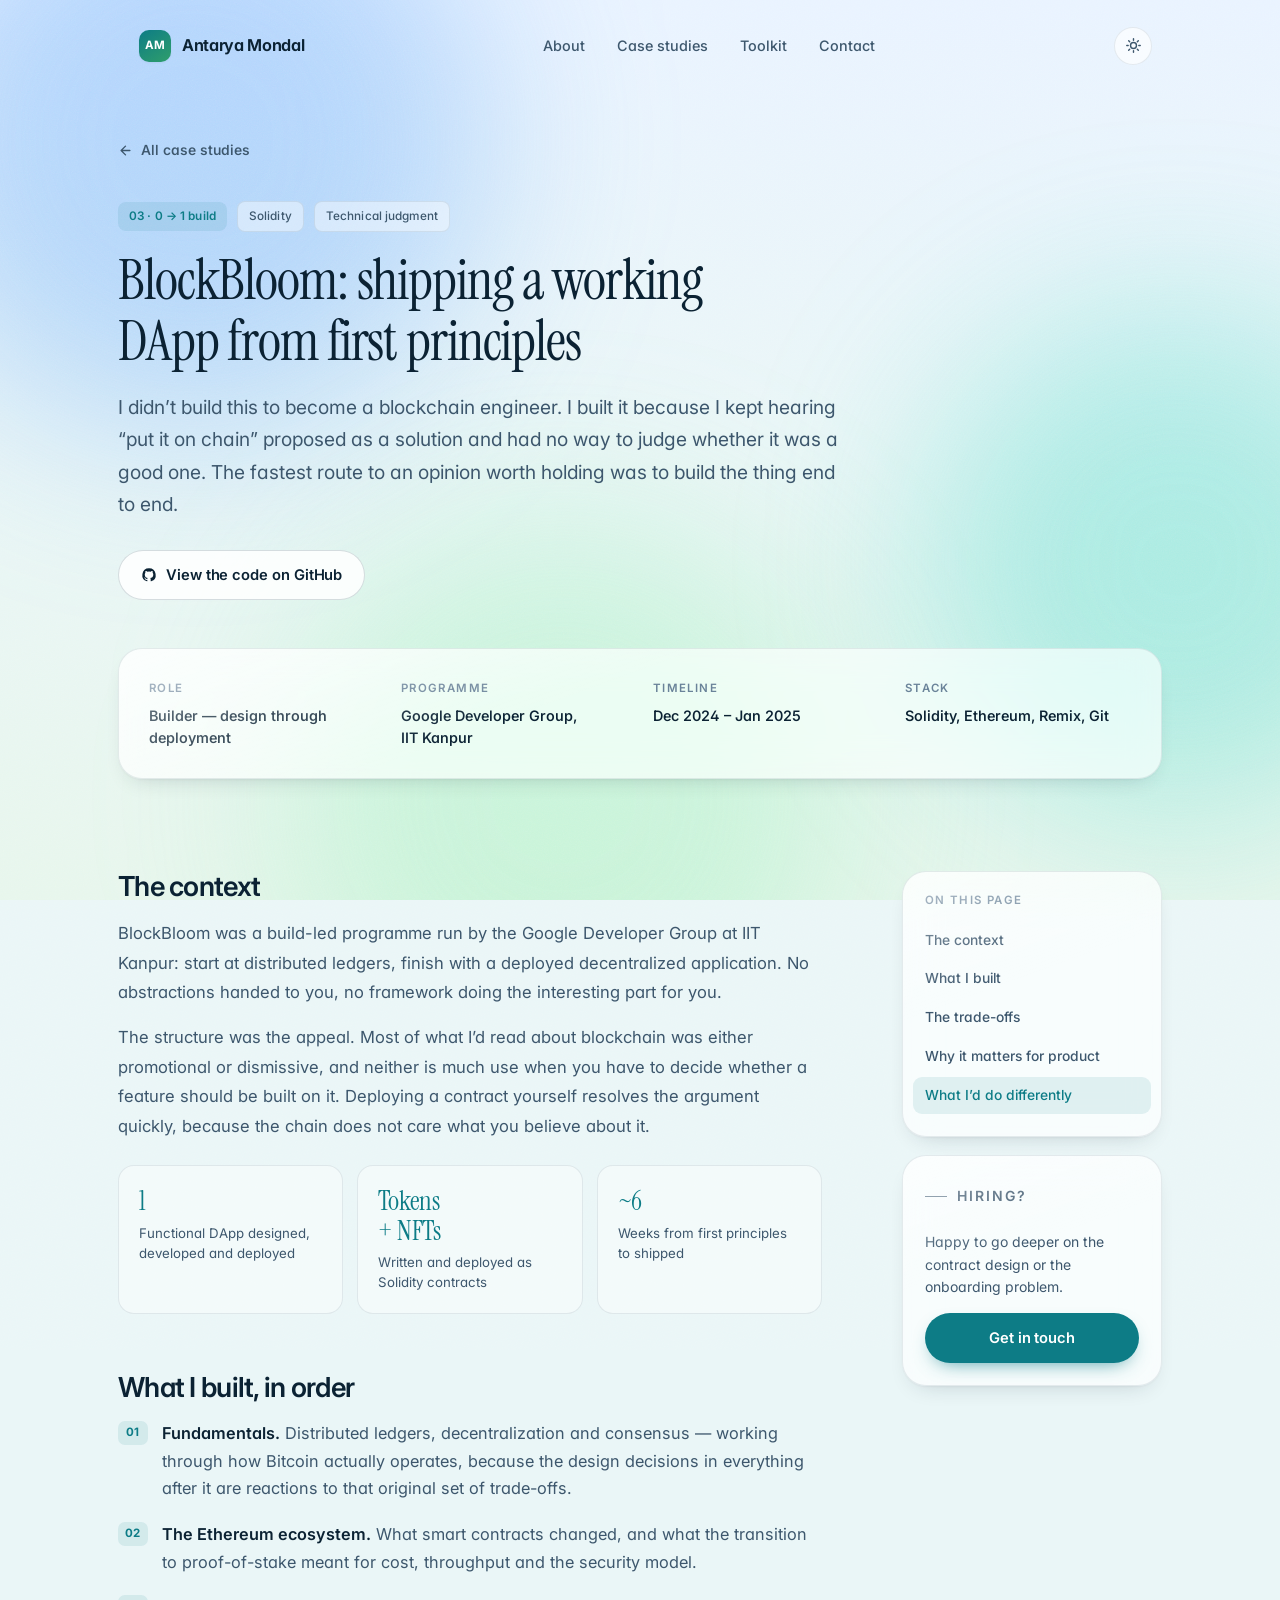
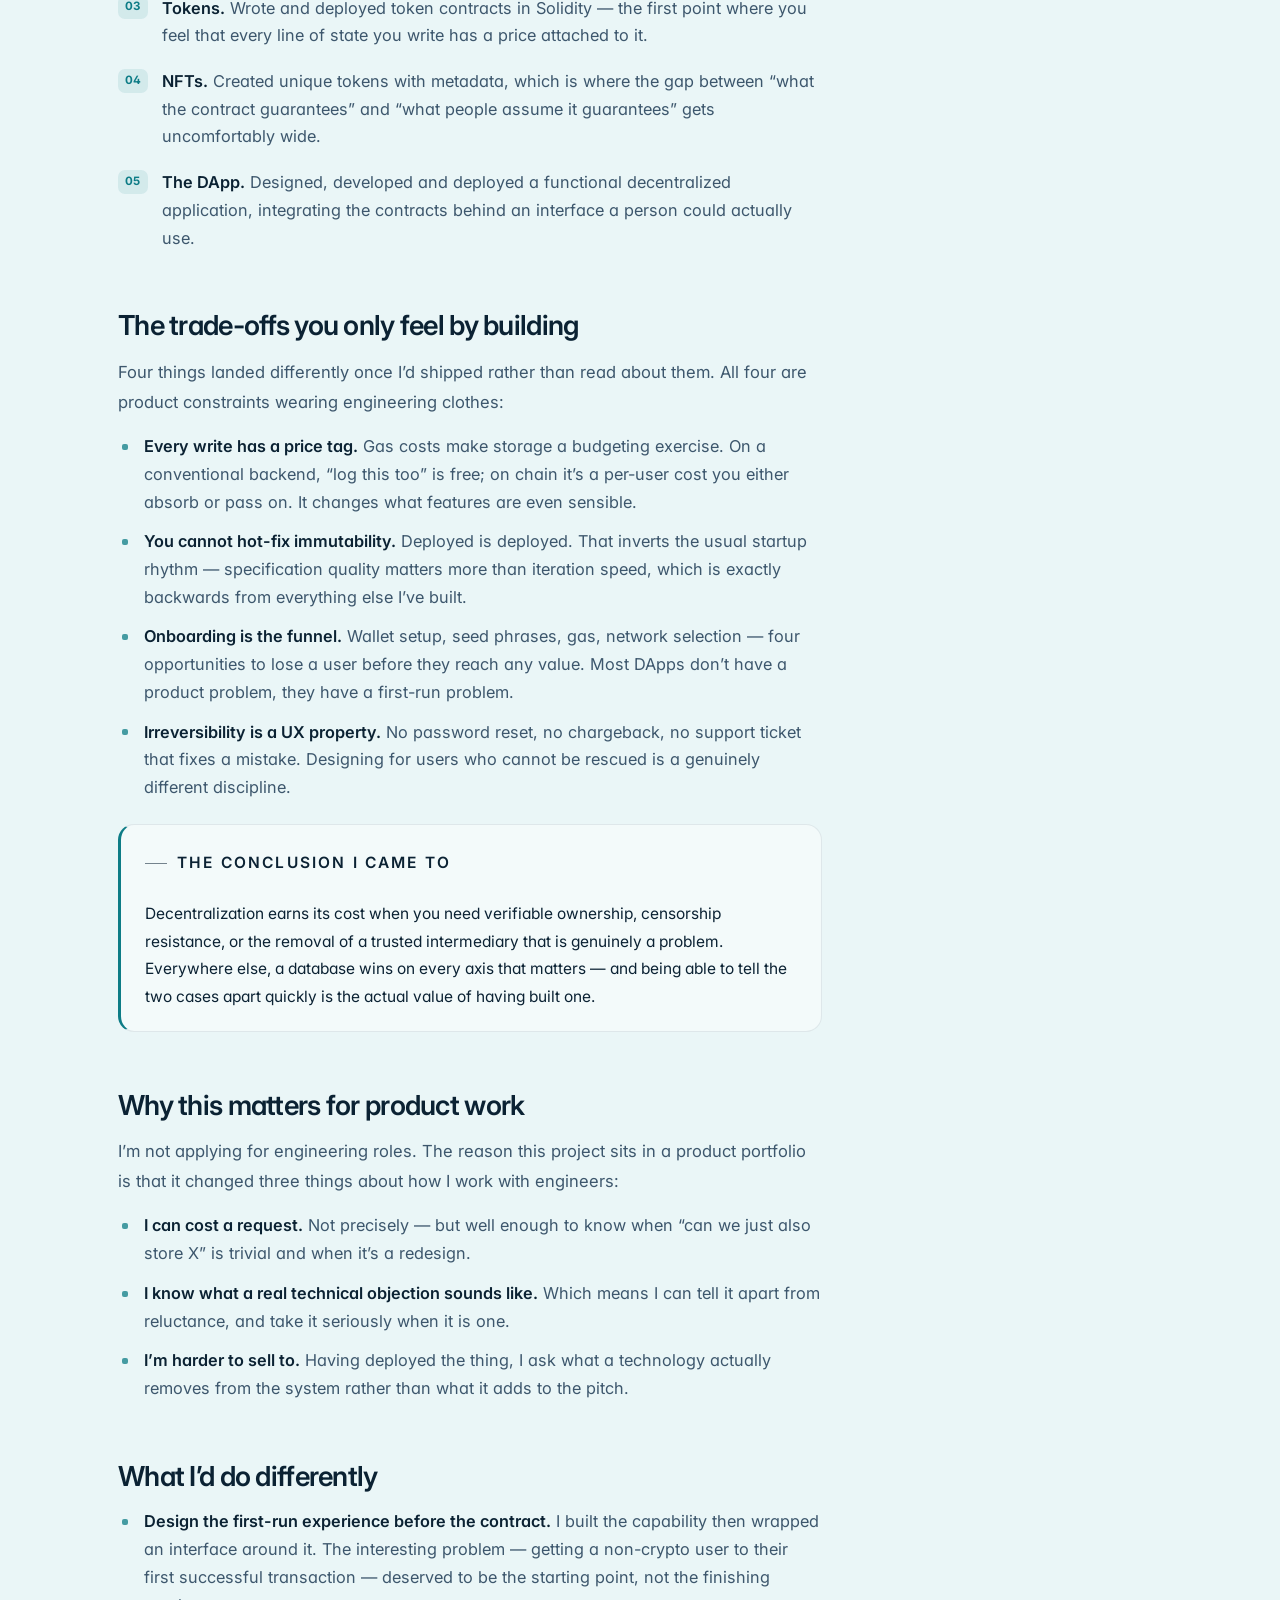
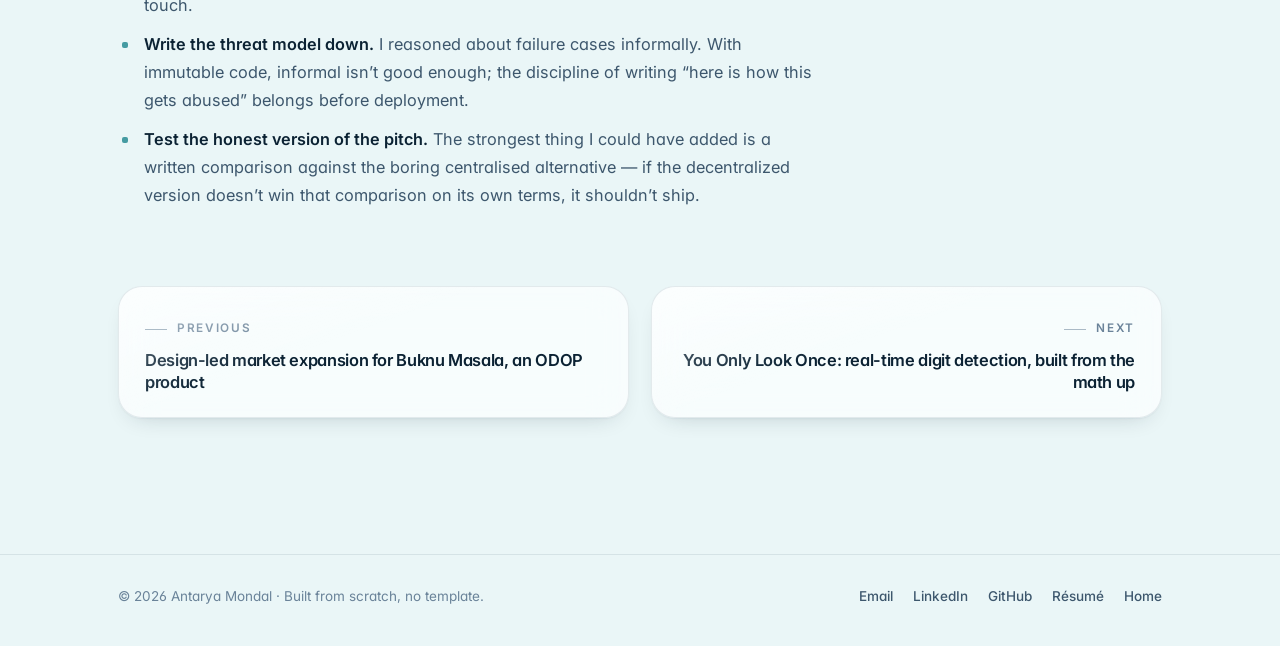
==== work/blockbloom-dapp.html @ 558e0ac3 "Portfolio site: homepage and four case studies Static site (HTML/CSS/vanilla JS, no build step) for " ====
<!DOCTYPE html>
<html lang="en" class="no-js">
<head>
<meta charset="utf-8">
<meta name="viewport" content="width=device-width, initial-scale=1">
<title>BlockBloom: shipping a working DApp from first principles — Antarya Mondal</title>
<meta name="description" content="Case study: building tokens, NFTs and Solidity smart contracts up to a deployed decentralized app — and learning to judge a technology by its trade-offs rather than its narrative.">
<meta name="theme-color" content="#e9f3ff" media="(prefers-color-scheme: light)">
<meta name="theme-color" content="#08131f" media="(prefers-color-scheme: dark)">

<meta property="og:type" content="article">
<meta property="og:title" content="BlockBloom: shipping a working DApp from first principles">
<meta property="og:description" content="From consensus mechanisms to a deployed DApp — Google Developer Group, IIT Kanpur, 2024–25.">

<link rel="icon" href="data:image/svg+xml,%3Csvg xmlns='http://www.w3.org/2000/svg' viewBox='0 0 64 64'%3E%3Crect width='64' height='64' rx='16' fill='%230d7c86'/%3E%3Ctext x='32' y='43' font-family='Georgia,serif' font-size='30' fill='white' text-anchor='middle'%3EAM%3C/text%3E%3C/svg%3E">

<link rel="preconnect" href="https://fonts.googleapis.com">
<link rel="preconnect" href="https://fonts.gstatic.com" crossorigin>
<link href="https://fonts.googleapis.com/css2?family=Inter:wght@400;500;600;700&family=Instrument+Serif:ital@0;1&display=swap" rel="stylesheet">
<link rel="stylesheet" href="../assets/css/style.css">

<script>
  (function () {
    try {
      var saved = localStorage.getItem("am-theme");
      var prefersDark = window.matchMedia("(prefers-color-scheme: dark)").matches;
      document.documentElement.setAttribute("data-theme", saved || (prefersDark ? "dark" : "light"));
    } catch (e) {
      document.documentElement.setAttribute("data-theme", "light");
    }
  })();
</script>
</head>
<body>

<div class="bg" aria-hidden="true"><span></span></div>
<div class="grain" aria-hidden="true"></div>

<a class="skip-link" href="#main">Skip to content</a>

<header class="nav">
  <div class="wrap">
    <div class="nav-inner">
      <a class="brand" href="../index.html">
        <span class="brand-mark" aria-hidden="true">AM</span>
        Antarya Mondal
      </a>
      <nav aria-label="Primary">
        <ul class="nav-links" id="nav-links">
          <li><a href="../index.html#about">About</a></li>
          <li><a href="../index.html#work">Case studies</a></li>
          <li><a href="../index.html#toolkit">Toolkit</a></li>
          <li><a href="../index.html#contact">Contact</a></li>
        </ul>
      </nav>
      <div class="nav-actions">
        <button class="icon-btn" type="button" data-theme-toggle aria-pressed="false" aria-label="Toggle dark mode">
          <svg class="icon-sun" viewBox="0 0 24 24" fill="none" stroke="currentColor" stroke-width="2" stroke-linecap="round" aria-hidden="true"><circle cx="12" cy="12" r="4.2"/><path d="M12 2.5v2M12 19.5v2M2.5 12h2M19.5 12h2M5.2 5.2l1.4 1.4M17.4 17.4l1.4 1.4M18.8 5.2l-1.4 1.4M6.6 17.4l-1.4 1.4"/></svg>
          <svg class="icon-moon" viewBox="0 0 24 24" fill="none" stroke="currentColor" stroke-width="2" stroke-linecap="round" stroke-linejoin="round" aria-hidden="true"><path d="M20.5 14.3A8.5 8.5 0 1 1 9.7 3.5a7 7 0 0 0 10.8 10.8Z"/></svg>
        </button>
        <button class="icon-btn nav-toggle" type="button" data-nav-toggle aria-expanded="false" aria-controls="nav-links" aria-label="Toggle menu">
          <svg viewBox="0 0 24 24" fill="none" stroke="currentColor" stroke-width="2" stroke-linecap="round" aria-hidden="true"><path d="M4 7h16M4 12h16M4 17h16"/></svg>
        </button>
      </div>
    </div>
  </div>
</header>

<main id="main">

<section class="cs-hero">
  <div class="wrap">
    <a class="back-link" href="../index.html#work">
      <svg viewBox="0 0 24 24" fill="none" stroke="currentColor" stroke-width="2.2" stroke-linecap="round" stroke-linejoin="round" aria-hidden="true"><path d="M19 12H6M12 5l-7 7 7 7"/></svg>
      All case studies
    </a>

    <div class="cs-head" data-reveal>
      <div class="cs-kicker">
        <span class="tag">03 &middot; 0 → 1 build</span>
        <span class="tag tag-muted">Solidity</span>
        <span class="tag tag-muted">Technical judgment</span>
      </div>
      <h1 class="cs-title">BlockBloom: shipping a working DApp from first principles</h1>
      <p class="cs-deck">
        I didn&rsquo;t build this to become a blockchain engineer. I built it because I kept hearing
        &ldquo;put it on chain&rdquo; proposed as a solution and had no way to judge whether it was a
        good one. The fastest route to an opinion worth holding was to build the thing end to end.
      </p>

      <div class="cs-actions">
        <a class="btn btn-ghost" href="https://github.com/antaryam2003/block-bloom" target="_blank" rel="noopener">
          <svg viewBox="0 0 24 24" fill="currentColor" aria-hidden="true"><path d="M12 2a10 10 0 0 0-3.16 19.49c.5.09.68-.22.68-.48v-1.7c-2.78.6-3.37-1.34-3.37-1.34-.45-1.16-1.11-1.47-1.11-1.47-.91-.62.07-.6.07-.6 1 .07 1.53 1.03 1.53 1.03.9 1.53 2.36 1.09 2.94.83.09-.65.35-1.09.63-1.34-2.22-.25-4.55-1.11-4.55-4.94 0-1.09.39-1.98 1.03-2.68-.1-.25-.45-1.27.1-2.65 0 0 .84-.27 2.75 1.02a9.5 9.5 0 0 1 5 0c1.91-1.29 2.75-1.02 2.75-1.02.55 1.38.2 2.4.1 2.65.64.7 1.03 1.59 1.03 2.68 0 3.84-2.34 4.68-4.57 4.93.36.31.68.92.68 1.85v2.74c0 .27.18.58.69.48A10 10 0 0 0 12 2Z"/></svg>
          View the code on GitHub
        </a>
      </div>
    </div>

    <dl class="card cs-meta" data-reveal>
      <div>
        <dt>Role</dt>
        <dd>Builder &mdash; design through deployment</dd>
      </div>
      <div>
        <dt>Programme</dt>
        <dd>Google Developer Group, IIT&nbsp;Kanpur</dd>
      </div>
      <div>
        <dt>Timeline</dt>
        <dd>Dec 2024 &ndash; Jan 2025</dd>
      </div>
      <div>
        <dt>Stack</dt>
        <dd>Solidity, Ethereum, Remix, Git</dd>
      </div>
    </dl>
  </div>
</section>

<div class="wrap">
  <div class="cs-layout">

    <article class="cs-body">

      <section class="cs-block" data-reveal>
        <h2 id="context">The context</h2>
        <p>
          BlockBloom was a build-led programme run by the Google Developer Group at IIT Kanpur: start
          at distributed ledgers, finish with a deployed decentralized application. No abstractions
          handed to you, no framework doing the interesting part for you.
        </p>
        <p>
          The structure was the appeal. Most of what I&rsquo;d read about blockchain was either
          promotional or dismissive, and neither is much use when you have to decide whether a
          feature should be built on it. Deploying a contract yourself resolves the argument quickly,
          because the chain does not care what you believe about it.
        </p>

        <div class="stat-row">
          <div class="stat-tile">
            <b>1</b>
            <span>Functional DApp designed, developed and deployed</span>
          </div>
          <div class="stat-tile">
            <b>Tokens<br>+ NFTs</b>
            <span>Written and deployed as Solidity contracts</span>
          </div>
          <div class="stat-tile">
            <b>~6</b>
            <span>Weeks from first principles to shipped</span>
          </div>
        </div>
      </section>

      <section class="cs-block" data-reveal>
        <h2 id="build">What I built, in order</h2>
        <ol>
          <li>
            <strong>Fundamentals.</strong> Distributed ledgers, decentralization and consensus
            &mdash; working through how Bitcoin actually operates, because the design decisions in
            everything after it are reactions to that original set of trade-offs.
          </li>
          <li>
            <strong>The Ethereum ecosystem.</strong> What smart contracts changed, and what the
            transition to proof-of-stake meant for cost, throughput and the security model.
          </li>
          <li>
            <strong>Tokens.</strong> Wrote and deployed token contracts in Solidity &mdash; the first
            point where you feel that every line of state you write has a price attached to it.
          </li>
          <li>
            <strong>NFTs.</strong> Created unique tokens with metadata, which is where the gap between
            &ldquo;what the contract guarantees&rdquo; and &ldquo;what people assume it guarantees&rdquo;
            gets uncomfortably wide.
          </li>
          <li>
            <strong>The DApp.</strong> Designed, developed and deployed a functional decentralized
            application, integrating the contracts behind an interface a person could actually use.
          </li>
        </ol>
      </section>

      <section class="cs-block" data-reveal>
        <h2 id="tradeoffs">The trade-offs you only feel by building</h2>
        <p>
          Four things landed differently once I&rsquo;d shipped rather than read about them. All four
          are product constraints wearing engineering clothes:
        </p>
        <ul>
          <li>
            <strong>Every write has a price tag.</strong> Gas costs make storage a budgeting exercise.
            On a conventional backend, &ldquo;log this too&rdquo; is free; on chain it&rsquo;s a
            per-user cost you either absorb or pass on. It changes what features are even sensible.
          </li>
          <li>
            <strong>You cannot hot-fix immutability.</strong> Deployed is deployed. That inverts the
            usual startup rhythm &mdash; specification quality matters more than iteration speed,
            which is exactly backwards from everything else I&rsquo;ve built.
          </li>
          <li>
            <strong>Onboarding is the funnel.</strong> Wallet setup, seed phrases, gas, network
            selection &mdash; four opportunities to lose a user before they reach any value. Most
            DApps don&rsquo;t have a product problem, they have a first-run problem.
          </li>
          <li>
            <strong>Irreversibility is a UX property.</strong> No password reset, no chargeback, no
            support ticket that fixes a mistake. Designing for users who cannot be rescued is a
            genuinely different discipline.
          </li>
        </ul>
        <div class="callout">
          <p class="eyebrow">The conclusion I came to</p>
          <p>
            Decentralization earns its cost when you need verifiable ownership, censorship resistance,
            or the removal of a trusted intermediary that is genuinely a problem. Everywhere else, a
            database wins on every axis that matters &mdash; and being able to tell the two cases apart
            quickly is the actual value of having built one.
          </p>
        </div>
      </section>

      <section class="cs-block" data-reveal>
        <h2 id="product">Why this matters for product work</h2>
        <p>
          I&rsquo;m not applying for engineering roles. The reason this project sits in a product
          portfolio is that it changed three things about how I work with engineers:
        </p>
        <ul>
          <li>
            <strong>I can cost a request.</strong> Not precisely &mdash; but well enough to know when
            &ldquo;can we just also store X&rdquo; is trivial and when it&rsquo;s a redesign.
          </li>
          <li>
            <strong>I know what a real technical objection sounds like.</strong> Which means I can
            tell it apart from reluctance, and take it seriously when it is one.
          </li>
          <li>
            <strong>I&rsquo;m harder to sell to.</strong> Having deployed the thing, I ask what a
            technology actually removes from the system rather than what it adds to the pitch.
          </li>
        </ul>
      </section>

      <section class="cs-block" data-reveal>
        <h2 id="learned">What I&rsquo;d do differently</h2>
        <ul>
          <li>
            <strong>Design the first-run experience before the contract.</strong> I built the
            capability then wrapped an interface around it. The interesting problem &mdash; getting a
            non-crypto user to their first successful transaction &mdash; deserved to be the starting
            point, not the finishing touch.
          </li>
          <li>
            <strong>Write the threat model down.</strong> I reasoned about failure cases informally.
            With immutable code, informal isn&rsquo;t good enough; the discipline of writing
            &ldquo;here is how this gets abused&rdquo; belongs before deployment.
          </li>
          <li>
            <strong>Test the honest version of the pitch.</strong> The strongest thing I could have
            added is a written comparison against the boring centralised alternative &mdash; if the
            decentralized version doesn&rsquo;t win that comparison on its own terms, it shouldn&rsquo;t ship.
          </li>
        </ul>
      </section>

    </article>

    <aside class="cs-aside">
      <nav class="card toc" aria-label="On this page">
        <h2>On this page</h2>
        <ol>
          <li><a href="#context">The context</a></li>
          <li><a href="#build">What I built</a></li>
          <li><a href="#tradeoffs">The trade-offs</a></li>
          <li><a href="#product">Why it matters for product</a></li>
          <li><a href="#learned">What I&rsquo;d do differently</a></li>
        </ol>
      </nav>

      <div class="card aside-cta">
        <p class="eyebrow">Hiring?</p>
        <p style="margin-top:10px">Happy to go deeper on the contract design or the onboarding problem.</p>
        <a class="btn btn-primary" href="mailto:mondalantarya2@gmail.com?subject=Chat%20about%20the%20BlockBloom%20case%20study">Get in touch</a>
      </div>
    </aside>

  </div>
</div>

<div class="wrap">
  <nav class="cs-nav" aria-label="More case studies">
    <a class="card cs-nav-card" href="buknu-masala-odop.html">
      <p class="eyebrow">Previous</p>
      <strong>Design-led market expansion for Buknu Masala, an ODOP product</strong>
    </a>
    <a class="card cs-nav-card cs-nav-next" href="yolo-digit-detection.html">
      <p class="eyebrow">Next</p>
      <strong>You Only Look Once: real-time digit detection, built from the math up</strong>
    </a>
  </nav>
</div>

</main>

<footer class="site-footer">
  <div class="wrap">
    <div class="footer-inner">
      <p>&copy; <span data-year>2026</span> Antarya Mondal &middot; Built from scratch, no template.</p>
      <ul class="footer-links">
        <li><a href="mailto:mondalantarya2@gmail.com">Email</a></li>
        <li><a href="https://linkedin.com/in/antarya" target="_blank" rel="noopener">LinkedIn</a></li>
        <li><a href="https://github.com/antaryam2003" target="_blank" rel="noopener">GitHub</a></li>
        <li><a href="../assets/Antarya-Mondal-Resume.pdf" target="_blank" rel="noopener">Résumé</a></li>
        <li><a href="../index.html">Home</a></li>
      </ul>
    </div>
  </div>
</footer>

<script src="../assets/js/main.js" defer></script>
</body>
</html>
---- assets/css/style.css ----
/* =============================================================
   Antarya Mondal — Portfolio
   Design system + layout
   -------------------------------------------------------------
   1.  Tokens
   2.  Reset & base
   3.  Background (gradient + aurora + grain)
   4.  Typography helpers
   5.  Layout primitives
   6.  Navigation
   7.  Hero / quotation
   8.  Intro row (photo + contact + about)
   9.  Case studies
   10. Toolkit
   11. Other work
   12. CTA + footer
   13. Case study article pages
   14. Motion / reveal
   15. Responsive
   ============================================================= */

/* -------------------------------------------------------------
   1. Tokens
   ------------------------------------------------------------- */

:root {
  /* Page gradient — light blue (top) to light green (bottom) */
  --bg-top: #e9f3ff;
  --bg-mid: #eaf6f7;
  --bg-bottom: #e7f6ec;

  /* Aurora blobs */
  --blob-a: rgba(96, 165, 250, 0.38);
  --blob-b: rgba(45, 212, 191, 0.32);
  --blob-c: rgba(134, 239, 172, 0.30);

  /* Surfaces */
  --surface: rgba(255, 255, 255, 0.68);
  --surface-strong: rgba(255, 255, 255, 0.86);
  --surface-sunk: rgba(255, 255, 255, 0.42);
  --hairline: rgba(11, 43, 66, 0.09);
  --hairline-strong: rgba(11, 43, 66, 0.16);

  /* Ink */
  --ink: #0b2233;
  --ink-2: #3d576d;
  --ink-3: #6a8399;

  /* Accent */
  --accent: #0d7c86;
  --accent-hover: #0a626b;
  --accent-soft: rgba(13, 124, 134, 0.10);
  --accent-2: #2f9e6b;
  --accent-ink: #ffffff;

  /* Shadows */
  --shadow-sm: 0 1px 2px rgba(11, 34, 51, 0.05);
  --shadow-md: 0 1px 2px rgba(11, 34, 51, 0.04), 0 10px 24px -14px rgba(11, 34, 51, 0.24);
  --shadow-lg: 0 1px 2px rgba(11, 34, 51, 0.04), 0 24px 56px -24px rgba(11, 34, 51, 0.30);

  /* Geometry */
  --radius-sm: 10px;
  --radius: 16px;
  --radius-lg: 24px;
  --radius-xl: 32px;

  --maxw: 1140px;
  --gutter: clamp(20px, 5vw, 48px);

  /* Type */
  --font-sans: "Inter", -apple-system, BlinkMacSystemFont, "Segoe UI", Roboto,
    "Helvetica Neue", Arial, sans-serif;
  --font-serif: "Instrument Serif", "Iowan Old Style", Georgia, "Times New Roman", serif;

  --ease: cubic-bezier(0.22, 1, 0.36, 1);
  --grain-opacity: 0.34;
}

:root[data-theme="dark"] {
  --bg-top: #08131f;
  --bg-mid: #08181f;
  --bg-bottom: #071a17;

  --blob-a: rgba(56, 130, 246, 0.26);
  --blob-b: rgba(45, 212, 191, 0.22);
  --blob-c: rgba(34, 197, 94, 0.16);

  --surface: rgba(255, 255, 255, 0.045);
  --surface-strong: rgba(255, 255, 255, 0.075);
  --surface-sunk: rgba(255, 255, 255, 0.028);
  --hairline: rgba(255, 255, 255, 0.10);
  --hairline-strong: rgba(255, 255, 255, 0.20);

  --ink: #e9f1f8;
  --ink-2: #a9bfd0;
  --ink-3: #7d94a8;

  --accent: #5ed6c6;
  --accent-hover: #8ae7da;
  --accent-soft: rgba(94, 214, 198, 0.12);
  --accent-2: #6ee7a8;
  --accent-ink: #04201f;

  --shadow-sm: 0 1px 2px rgba(0, 0, 0, 0.3);
  --shadow-md: 0 1px 2px rgba(0, 0, 0, 0.3), 0 12px 28px -16px rgba(0, 0, 0, 0.7);
  --shadow-lg: 0 1px 2px rgba(0, 0, 0, 0.3), 0 28px 60px -28px rgba(0, 0, 0, 0.8);

  --grain-opacity: 0.22;
}

/* -------------------------------------------------------------
   2. Reset & base
   ------------------------------------------------------------- */

*,
*::before,
*::after { box-sizing: border-box; }

html {
  -webkit-text-size-adjust: 100%;
  scroll-behavior: smooth;
  scroll-padding-top: 96px;
  /* `clip` rather than `hidden`: hidden would make this a scroll container
     and silently break `position: sticky` on the nav. */
  overflow-x: clip;
}

body {
  margin: 0;
  min-height: 100%;
  font-family: var(--font-sans);
  font-size: 16px;
  line-height: 1.65;
  color: var(--ink);
  background-color: var(--bg-mid);
  -webkit-font-smoothing: antialiased;
  -moz-osx-font-smoothing: grayscale;
  font-feature-settings: "cv02", "cv03", "cv04", "cv11";
}

img, svg { display: block; max-width: 100%; }
img { height: auto; }

a { color: var(--accent); text-decoration: none; }
a:hover { color: var(--accent-hover); }

h1, h2, h3, h4 {
  margin: 0;
  line-height: 1.15;
  letter-spacing: -0.022em;
  font-weight: 600;
  text-wrap: balance;
}

p { margin: 0; text-wrap: pretty; }

ul, ol { margin: 0; padding: 0; }

button { font: inherit; color: inherit; }

::selection {
  background: var(--accent);
  color: var(--accent-ink);
}

:focus-visible {
  outline: 2px solid var(--accent);
  outline-offset: 3px;
  border-radius: 6px;
}

.skip-link {
  position: absolute;
  left: 50%;
  top: 12px;
  translate: -50% -200%;
  z-index: 200;
  padding: 10px 18px;
  border-radius: 999px;
  background: var(--ink);
  color: var(--bg-top);
  font-size: 0.85rem;
  font-weight: 600;
  transition: translate 0.2s var(--ease);
}
.skip-link:focus-visible { translate: -50% 0; }

.sr-only {
  position: absolute;
  width: 1px; height: 1px;
  padding: 0; margin: -1px;
  overflow: hidden;
  clip: rect(0 0 0 0);
  white-space: nowrap;
  border: 0;
}

/* -------------------------------------------------------------
   3. Background
   ------------------------------------------------------------- */

.bg {
  position: fixed;
  inset: 0;
  z-index: -2;
  overflow: hidden; /* clips the blobs without touching document scroll */
  background: linear-gradient(
    to bottom,
    var(--bg-top) 0%,
    var(--bg-mid) 48%,
    var(--bg-bottom) 100%
  );
  transition: background 0.5s ease;
}

.bg::before,
.bg::after,
.bg span {
  content: "";
  position: absolute;
  border-radius: 50%;
  filter: blur(90px);
  will-change: transform;
}

.bg::before {
  width: 46vw; height: 46vw;
  min-width: 380px; min-height: 380px;
  top: -12vw; left: -8vw;
  background: var(--blob-a);
  animation: drift-a 26s var(--ease) infinite alternate;
}

.bg::after {
  width: 40vw; height: 40vw;
  min-width: 320px; min-height: 320px;
  top: 34vh; right: -12vw;
  background: var(--blob-b);
  animation: drift-b 32s var(--ease) infinite alternate;
}

.bg span {
  width: 44vw; height: 44vw;
  min-width: 340px; min-height: 340px;
  bottom: -14vw; left: 22vw;
  background: var(--blob-c);
  animation: drift-c 29s var(--ease) infinite alternate;
}

@keyframes drift-a {
  from { transform: translate3d(0, 0, 0) scale(1); }
  to   { transform: translate3d(6vw, 8vh, 0) scale(1.14); }
}
@keyframes drift-b {
  from { transform: translate3d(0, 0, 0) scale(1.06); }
  to   { transform: translate3d(-8vw, -6vh, 0) scale(0.94); }
}
@keyframes drift-c {
  from { transform: translate3d(0, 0, 0) scale(0.96); }
  to   { transform: translate3d(5vw, -7vh, 0) scale(1.1); }
}

/* Fine grain — keeps the gradient from banding and reads as "printed" */
.grain {
  position: fixed;
  inset: -50%;
  z-index: -1;
  pointer-events: none;
  opacity: var(--grain-opacity);
  background-image: url("data:image/svg+xml,%3Csvg xmlns='http://www.w3.org/2000/svg' width='200' height='200'%3E%3Cfilter id='n'%3E%3CfeTurbulence type='fractalNoise' baseFrequency='0.85' numOctaves='4' stitchTiles='stitch'/%3E%3C/filter%3E%3Crect width='200' height='200' filter='url(%23n)'/%3E%3C/svg%3E");
  mix-blend-mode: soft-light;
}

/* -------------------------------------------------------------
   4. Typography helpers
   ------------------------------------------------------------- */

.eyebrow {
  display: inline-flex;
  align-items: center;
  gap: 10px;
  font-size: 0.735rem;
  font-weight: 600;
  letter-spacing: 0.14em;
  text-transform: uppercase;
  color: var(--ink-3);
  margin: 0;
}
.eyebrow::before {
  content: "";
  width: 22px;
  height: 1px;
  background: currentColor;
  opacity: 0.55;
}

.section-head {
  display: flex;
  flex-wrap: wrap;
  align-items: flex-end;
  justify-content: space-between;
  gap: 16px 32px;
  margin-bottom: clamp(28px, 4vw, 44px);
}

.section-title {
  font-size: clamp(1.75rem, 3.4vw, 2.6rem);
  margin-top: 14px;
}

.section-note {
  color: var(--ink-2);
  font-size: 0.95rem;
  max-width: 44ch;
}

.lead {
  font-size: clamp(1.02rem, 1.5vw, 1.12rem);
  color: var(--ink-2);
  line-height: 1.7;
}

.serif { font-family: var(--font-serif); font-weight: 400; letter-spacing: -0.01em; }

/* -------------------------------------------------------------
   5. Layout primitives
   ------------------------------------------------------------- */

.wrap {
  width: 100%;
  max-width: var(--maxw);
  margin-inline: auto;
  padding-inline: var(--gutter);
}

section { position: relative; }

.section-pad { padding-block: clamp(56px, 8vw, 104px); }

.card {
  position: relative;
  background: var(--surface);
  border: 1px solid var(--hairline);
  border-radius: var(--radius-lg);
  backdrop-filter: blur(18px) saturate(1.4);
  -webkit-backdrop-filter: blur(18px) saturate(1.4);
  box-shadow: var(--shadow-md);
}

/* Top highlight — the detail that makes glass read as glass */
.card::before {
  content: "";
  position: absolute;
  inset: 0;
  border-radius: inherit;
  pointer-events: none;
  background: linear-gradient(
    160deg,
    rgba(255, 255, 255, 0.55) 0%,
    rgba(255, 255, 255, 0) 42%
  );
  opacity: 0.9;
}
:root[data-theme="dark"] .card::before {
  background: linear-gradient(
    160deg,
    rgba(255, 255, 255, 0.09) 0%,
    rgba(255, 255, 255, 0) 46%
  );
}

/* Buttons */
.btn {
  display: inline-flex;
  align-items: center;
  gap: 9px;
  padding: 12px 22px;
  border-radius: 999px;
  border: 1px solid transparent;
  font-size: 0.92rem;
  font-weight: 600;
  letter-spacing: -0.005em;
  cursor: pointer;
  white-space: nowrap;
  transition: transform 0.25s var(--ease), background 0.25s var(--ease),
    border-color 0.25s var(--ease), box-shadow 0.25s var(--ease), color 0.25s var(--ease);
}
.btn:hover { transform: translateY(-2px); }
.btn:active { transform: translateY(0); }

.btn svg { width: 16px; height: 16px; flex: none; }

.btn-primary {
  background: var(--accent);
  color: var(--accent-ink);
  box-shadow: 0 8px 20px -10px rgba(13, 124, 134, 0.85);
}
.btn-primary:hover {
  background: var(--accent-hover);
  color: var(--accent-ink);
  box-shadow: 0 14px 28px -12px rgba(13, 124, 134, 0.9);
}

.btn-ghost {
  background: var(--surface-strong);
  border-color: var(--hairline-strong);
  color: var(--ink);
}
.btn-ghost:hover {
  border-color: var(--accent);
  color: var(--accent);
  background: var(--surface-strong);
}

.btn-arrow {
  transition: transform 0.3s var(--ease);
}
.btn:hover .btn-arrow { transform: translateX(3px); }

/* Pills / tags */
.pill {
  display: inline-flex;
  align-items: center;
  gap: 8px;
  padding: 6px 14px 6px 12px;
  border-radius: 999px;
  background: var(--surface-strong);
  border: 1px solid var(--hairline);
  font-size: 0.79rem;
  font-weight: 500;
  color: var(--ink-2);
}

.pill-live .dot {
  width: 7px;
  height: 7px;
  border-radius: 50%;
  background: var(--accent-2);
  box-shadow: 0 0 0 0 rgba(47, 158, 107, 0.55);
  animation: pulse 2.4s ease-out infinite;
  flex: none;
}
@keyframes pulse {
  0%   { box-shadow: 0 0 0 0 rgba(47, 158, 107, 0.5); }
  70%  { box-shadow: 0 0 0 9px rgba(47, 158, 107, 0); }
  100% { box-shadow: 0 0 0 0 rgba(47, 158, 107, 0); }
}

.tag {
  display: inline-block;
  padding: 5px 11px;
  border-radius: 8px;
  background: var(--accent-soft);
  color: var(--accent);
  font-size: 0.735rem;
  font-weight: 600;
  letter-spacing: 0.01em;
}

.tag-muted {
  background: var(--surface-sunk);
  border: 1px solid var(--hairline);
  color: var(--ink-2);
  font-weight: 500;
}

/* -------------------------------------------------------------
   6. Navigation
   ------------------------------------------------------------- */

.nav {
  position: sticky;
  top: 0;
  z-index: 100;
  padding-block: 16px;
  transition: padding 0.3s var(--ease);
}
.nav.is-stuck { padding-block: 10px; }

.nav-inner {
  display: flex;
  align-items: center;
  justify-content: space-between;
  gap: 18px;
  padding: 9px 9px 9px 20px;
  border-radius: 999px;
  border: 1px solid transparent;
  transition: background 0.3s var(--ease), border-color 0.3s var(--ease),
    box-shadow 0.3s var(--ease), backdrop-filter 0.3s var(--ease);
}
.nav.is-stuck .nav-inner {
  background: var(--surface-strong);
  border-color: var(--hairline);
  box-shadow: var(--shadow-md);
  backdrop-filter: blur(20px) saturate(1.5);
  -webkit-backdrop-filter: blur(20px) saturate(1.5);
}

.brand {
  display: inline-flex;
  align-items: center;
  gap: 11px;
  color: var(--ink);
  font-weight: 650;
  letter-spacing: -0.02em;
  font-size: 1.02rem;
}
.brand:hover { color: var(--ink); }

.brand-mark {
  width: 32px;
  height: 32px;
  border-radius: 10px;
  display: grid;
  place-items: center;
  background: linear-gradient(145deg, var(--accent), var(--accent-2));
  color: var(--accent-ink);
  font-size: 0.72rem;
  font-weight: 700;
  letter-spacing: 0.02em;
  flex: none;
  box-shadow: var(--shadow-sm);
}

.nav-links {
  display: flex;
  align-items: center;
  gap: 4px;
  list-style: none;
}

.nav-links a {
  display: block;
  padding: 8px 14px;
  border-radius: 999px;
  color: var(--ink-2);
  font-size: 0.9rem;
  font-weight: 500;
  transition: color 0.2s var(--ease), background 0.2s var(--ease);
}
.nav-links a:hover {
  color: var(--ink);
  background: var(--surface-sunk);
}

.nav-actions {
  display: flex;
  align-items: center;
  gap: 8px;
}

.icon-btn {
  width: 38px;
  height: 38px;
  display: grid;
  place-items: center;
  border-radius: 50%;
  border: 1px solid var(--hairline);
  background: var(--surface);
  color: var(--ink-2);
  cursor: pointer;
  transition: color 0.2s var(--ease), border-color 0.2s var(--ease),
    transform 0.2s var(--ease);
}
.icon-btn:hover {
  color: var(--accent);
  border-color: var(--accent);
  transform: translateY(-1px);
}
.icon-btn svg { width: 17px; height: 17px; }

.icon-btn .icon-moon { display: none; }
:root[data-theme="dark"] .icon-btn .icon-moon { display: block; }
:root[data-theme="dark"] .icon-btn .icon-sun { display: none; }

.nav-toggle { display: none; }

/* -------------------------------------------------------------
   7. Hero / quotation
   ------------------------------------------------------------- */

.hero { padding-top: clamp(28px, 5vw, 56px); }

.hero-card {
  padding: clamp(30px, 5vw, 60px);
  border-radius: var(--radius-xl);
  overflow: hidden;
}

.hero-top {
  display: flex;
  flex-wrap: wrap;
  align-items: center;
  justify-content: space-between;
  gap: 14px 24px;
  margin-bottom: clamp(26px, 4vw, 40px);
}

.hero-name {
  font-size: clamp(1.28rem, 2.4vw, 1.6rem);
  font-weight: 600;
  letter-spacing: -0.028em;
}
.hero-name span {
  display: block;
  font-size: 0.83rem;
  font-weight: 500;
  letter-spacing: 0.01em;
  color: var(--ink-3);
  margin-top: 4px;
}

.quote {
  position: relative;
  margin: 0;
  /* Floor keeps the decorative quote mark clear of the text on narrow screens. */
  padding-left: clamp(32px, 5vw, 58px);
}

.quote-mark {
  position: absolute;
  left: 0;
  top: -0.32em;
  font-family: var(--font-serif);
  font-size: clamp(3.4rem, 9vw, 6.2rem);
  line-height: 1;
  color: var(--accent);
  opacity: 0.26;
  user-select: none;
  pointer-events: none;
}

.quote-text {
  font-family: var(--font-serif);
  font-size: clamp(1.9rem, 5.1vw, 3.4rem);
  line-height: 1.14;
  letter-spacing: -0.018em;
  font-weight: 400;
  color: var(--ink);
}
.quote-text em {
  font-style: italic;
  color: var(--accent);
}

.quote-sub {
  margin-top: clamp(18px, 2.6vw, 26px);
  max-width: 62ch;
  font-size: clamp(1rem, 1.5vw, 1.1rem);
  color: var(--ink-2);
  line-height: 1.7;
}

.hero-actions {
  display: flex;
  flex-wrap: wrap;
  align-items: center;
  gap: 12px;
  margin-top: clamp(28px, 4vw, 40px);
}

.hero-stats {
  display: grid;
  grid-template-columns: repeat(3, minmax(0, 1fr));
  gap: 22px 34px;
  margin-top: clamp(34px, 5vw, 48px);
  padding-top: clamp(26px, 3.5vw, 34px);
  border-top: 1px solid var(--hairline);
}

.hero-stat dt {
  font-size: 0.74rem;
  font-weight: 600;
  letter-spacing: 0.11em;
  text-transform: uppercase;
  color: var(--ink-3);
}
.hero-stat dd {
  margin: 6px 0 0;
  font-size: clamp(0.95rem, 1.5vw, 1.06rem);
  font-weight: 550;
  color: var(--ink);
  letter-spacing: -0.015em;
}

/* -------------------------------------------------------------
   8. Intro row — photo + contact (left)  |  about (right)
   ------------------------------------------------------------- */

.intro-grid {
  display: grid;
  grid-template-columns: minmax(0, 300px) minmax(0, 1fr);
  gap: clamp(18px, 2.4vw, 26px);
  align-items: start;
}

.intro-col {
  display: grid;
  gap: clamp(18px, 2.4vw, 26px);
}

/* Photo card */
.photo-card {
  padding: 14px;
  border-radius: var(--radius-lg);
  overflow: hidden;
}

.photo-frame {
  position: relative;
  aspect-ratio: 1 / 1;
  border-radius: 18px;
  overflow: hidden;
  background: linear-gradient(150deg, var(--accent) 0%, var(--accent-2) 100%);
  display: grid;
  place-items: center;
}

.photo-frame img {
  width: 100%;
  height: 100%;
  object-fit: cover;
  object-position: center 22%;
  transition: transform 0.7s var(--ease);
}
.photo-card:hover .photo-frame img { transform: scale(1.04); }

.photo-monogram {
  font-family: var(--font-serif);
  font-size: 4.4rem;
  color: rgba(255, 255, 255, 0.94);
  letter-spacing: 0.02em;
  line-height: 1;
}

.photo-caption {
  display: flex;
  align-items: center;
  justify-content: space-between;
  gap: 10px;
  padding: 13px 6px 3px;
  font-size: 0.8rem;
  color: var(--ink-3);
}
.photo-caption strong {
  color: var(--ink);
  font-weight: 600;
  font-size: 0.86rem;
}

/* Contact card */
.contact-card { padding: clamp(20px, 2.4vw, 26px); }

.contact-list {
  list-style: none;
  display: grid;
  gap: 3px;
  margin-top: 16px;
}

.contact-list a,
.contact-list span.contact-row {
  display: flex;
  align-items: center;
  gap: 12px;
  padding: 9px 10px;
  margin-inline: -10px;
  border-radius: 12px;
  color: var(--ink-2);
  font-size: 0.885rem;
  font-weight: 500;
  transition: background 0.2s var(--ease), color 0.2s var(--ease);
  word-break: break-word;
}
.contact-list a:hover {
  background: var(--surface-sunk);
  color: var(--accent);
}

.contact-ico {
  width: 30px;
  height: 30px;
  flex: none;
  display: grid;
  place-items: center;
  border-radius: 9px;
  background: var(--accent-soft);
  color: var(--accent);
}
.contact-ico svg { width: 15px; height: 15px; }

.contact-card .btn { width: 100%; justify-content: center; margin-top: 18px; }

/* About card */
.about-card {
  padding: clamp(26px, 3.4vw, 42px);
  display: flex;
  flex-direction: column;
  gap: 20px;
  height: 100%;
}

.about-card h2 {
  font-size: clamp(1.5rem, 2.8vw, 2.05rem);
}

.about-body {
  display: grid;
  gap: 15px;
  color: var(--ink-2);
  font-size: clamp(0.96rem, 1.3vw, 1.03rem);
  line-height: 1.75;
}
.about-body strong {
  color: var(--ink);
  font-weight: 600;
}

.about-tags {
  display: flex;
  flex-wrap: wrap;
  gap: 8px;
  margin-top: auto;
  padding-top: 6px;
}

/* -------------------------------------------------------------
   9. Case studies
   ------------------------------------------------------------- */

.work-grid {
  display: grid;
  grid-template-columns: repeat(2, minmax(0, 1fr));
  gap: clamp(18px, 2.4vw, 26px);
}

.work-card {
  display: flex;
  flex-direction: column;
  padding: clamp(18px, 2vw, 22px);
  border-radius: var(--radius-lg);
  color: inherit;
  overflow: hidden;
  transition: transform 0.4s var(--ease), box-shadow 0.4s var(--ease),
    border-color 0.4s var(--ease);
}
.work-card:hover {
  transform: translateY(-5px);
  border-color: var(--hairline-strong);
  box-shadow: var(--shadow-lg);
  color: inherit;
}

.work-cover {
  position: relative;
  aspect-ratio: 16 / 9;
  border-radius: 16px;
  overflow: hidden;
  display: grid;
  place-items: center;
  background: var(--cover-bg, linear-gradient(150deg, #dbeafe, #cffafe));
  border: 1px solid var(--hairline);
}
:root[data-theme="dark"] .work-cover { background: var(--cover-bg-dark, rgba(255,255,255,0.04)); }

.work-cover svg {
  width: 72%;
  height: auto;
  color: var(--cover-ink, var(--accent));
  transition: transform 0.6s var(--ease), opacity 0.4s var(--ease);
  opacity: 0.92;
}
.work-card:hover .work-cover svg { transform: scale(1.06); opacity: 1; }

/* Cover palettes — one hue per case study, low chroma so the set still
   reads as a single system rather than four unrelated cards. */
.cover-1 { --cover-bg: linear-gradient(150deg, #dbeafe 0%, #d2f2f6 100%); --cover-ink: #0e6f92; }
.cover-2 { --cover-bg: linear-gradient(150deg, #fdf0d5 0%, #fbe3d3 100%); --cover-ink: #a45f1d; }
.cover-3 { --cover-bg: linear-gradient(150deg, #e4e6fb 0%, #dcecfb 100%); --cover-ink: #4b4fbe; }
.cover-4 { --cover-bg: linear-gradient(150deg, #d6f2ec 0%, #dcf0dc 100%); --cover-ink: #0d7267; }

:root[data-theme="dark"] .cover-1 {
  --cover-bg-dark: linear-gradient(150deg, rgba(59, 130, 246, 0.16), rgba(34, 211, 238, 0.09));
  --cover-ink: #86ccf0;
}
:root[data-theme="dark"] .cover-2 {
  --cover-bg-dark: linear-gradient(150deg, rgba(245, 158, 11, 0.16), rgba(234, 88, 12, 0.09));
  --cover-ink: #f0c07a;
}
:root[data-theme="dark"] .cover-3 {
  --cover-bg-dark: linear-gradient(150deg, rgba(99, 102, 241, 0.18), rgba(59, 130, 246, 0.09));
  --cover-ink: #a8abf5;
}
:root[data-theme="dark"] .cover-4 {
  --cover-bg-dark: linear-gradient(150deg, rgba(20, 184, 166, 0.16), rgba(34, 197, 94, 0.09));
  --cover-ink: #7fded0;
}

.work-index {
  position: absolute;
  top: 12px;
  left: 14px;
  font-family: var(--font-serif);
  font-size: 1.15rem;
  color: var(--cover-ink, var(--accent));
  opacity: 0.7;
  letter-spacing: 0.04em;
}

.work-body {
  display: flex;
  flex-direction: column;
  gap: 10px;
  padding: 18px 4px 4px;
  flex: 1;
}

.work-meta {
  display: flex;
  flex-wrap: wrap;
  align-items: center;
  gap: 8px;
  font-size: 0.755rem;
  color: var(--ink-3);
  font-weight: 500;
}
.work-meta .sep { opacity: 0.45; }

.work-title {
  font-size: clamp(1.08rem, 1.7vw, 1.28rem);
  letter-spacing: -0.024em;
  transition: color 0.25s var(--ease);
}
.work-card:hover .work-title { color: var(--accent); }

.work-desc {
  font-size: 0.9rem;
  color: var(--ink-2);
  line-height: 1.62;
}

.work-foot {
  display: flex;
  align-items: center;
  justify-content: space-between;
  gap: 14px;
  margin-top: auto;
  padding-top: 16px;
  border-top: 1px solid var(--hairline);
}

.work-tags {
  display: flex;
  flex-wrap: wrap;
  gap: 6px;
}

.work-go {
  width: 34px;
  height: 34px;
  flex: none;
  display: grid;
  place-items: center;
  border-radius: 50%;
  border: 1px solid var(--hairline-strong);
  color: var(--ink-2);
  transition: background 0.3s var(--ease), color 0.3s var(--ease),
    border-color 0.3s var(--ease), transform 0.3s var(--ease);
}
.work-go svg { width: 15px; height: 15px; }
.work-card:hover .work-go {
  background: var(--accent);
  border-color: var(--accent);
  color: var(--accent-ink);
  transform: rotate(-45deg);
}

/* -------------------------------------------------------------
   10. Toolkit
   ------------------------------------------------------------- */

.toolkit-grid {
  display: grid;
  grid-template-columns: repeat(3, minmax(0, 1fr));
  gap: clamp(18px, 2.4vw, 26px);
}

.tool-card { padding: clamp(22px, 2.6vw, 30px); }

.tool-card h3 {
  font-size: 1.02rem;
  margin: 14px 0 14px;
  letter-spacing: -0.02em;
}

.tool-ico {
  width: 38px;
  height: 38px;
  display: grid;
  place-items: center;
  border-radius: 11px;
  background: var(--accent-soft);
  color: var(--accent);
}
.tool-ico svg { width: 19px; height: 19px; }

.tool-list {
  list-style: none;
  display: flex;
  flex-wrap: wrap;
  gap: 7px;
}
.tool-list li {
  padding: 5px 11px;
  border-radius: 8px;
  background: var(--surface-sunk);
  border: 1px solid var(--hairline);
  font-size: 0.795rem;
  color: var(--ink-2);
  font-weight: 500;
}

/* -------------------------------------------------------------
   11. Other work
   ------------------------------------------------------------- */

.more-list {
  list-style: none;
  display: grid;
  border-top: 1px solid var(--hairline);
}

.more-item {
  display: grid;
  grid-template-columns: minmax(0, 1.05fr) minmax(0, 1.35fr) auto;
  align-items: center;
  gap: 12px 28px;
  padding: 22px 14px;
  margin-inline: -14px;
  border-bottom: 1px solid var(--hairline);
  border-radius: 14px;
  transition: background 0.25s var(--ease);
}
.more-item:hover { background: var(--surface-sunk); }

.more-item h3 {
  font-size: 1rem;
  letter-spacing: -0.02em;
}
.more-item h3 span {
  display: block;
  font-size: 0.79rem;
  font-weight: 500;
  color: var(--ink-3);
  margin-top: 4px;
  letter-spacing: 0;
}

.more-item p {
  font-size: 0.885rem;
  color: var(--ink-2);
  line-height: 1.6;
}

.more-year {
  font-size: 0.8rem;
  color: var(--ink-3);
  font-variant-numeric: tabular-nums;
  white-space: nowrap;
  justify-self: end;
}

/* -------------------------------------------------------------
   12. CTA + footer
   ------------------------------------------------------------- */

.cta-card {
  padding: clamp(34px, 5.5vw, 66px);
  border-radius: var(--radius-xl);
  text-align: center;
  display: grid;
  justify-items: center;
  gap: 18px;
  overflow: hidden;
}

.cta-card h2 {
  font-family: var(--font-serif);
  font-weight: 400;
  font-size: clamp(1.85rem, 4.6vw, 3rem);
  letter-spacing: -0.02em;
  max-width: 18ch;
}

.cta-card p {
  color: var(--ink-2);
  max-width: 52ch;
  font-size: clamp(0.97rem, 1.4vw, 1.06rem);
}

.cta-actions {
  display: flex;
  flex-wrap: wrap;
  gap: 12px;
  justify-content: center;
  margin-top: 8px;
}

.site-footer {
  border-top: 1px solid var(--hairline);
  margin-top: clamp(56px, 8vw, 96px);
  padding-block: 30px 38px;
}

.footer-inner {
  display: flex;
  flex-wrap: wrap;
  align-items: center;
  justify-content: space-between;
  gap: 14px 28px;
  font-size: 0.845rem;
  color: var(--ink-3);
}

.footer-links {
  display: flex;
  flex-wrap: wrap;
  gap: 6px 20px;
  list-style: none;
}
.footer-links a { color: var(--ink-2); font-weight: 500; }
.footer-links a:hover { color: var(--accent); }

/* -------------------------------------------------------------
   13. Case study article pages
   ------------------------------------------------------------- */

.back-link {
  display: inline-flex;
  align-items: center;
  gap: 8px;
  font-size: 0.87rem;
  font-weight: 550;
  color: var(--ink-2);
  padding: 7px 14px 7px 11px;
  margin-left: -11px;
  border-radius: 999px;
  transition: color 0.2s var(--ease), background 0.2s var(--ease);
}
.back-link:hover { color: var(--accent); background: var(--surface-sunk); }
.back-link svg { width: 15px; height: 15px; transition: transform 0.25s var(--ease); }
.back-link:hover svg { transform: translateX(-3px); }

.cs-hero { padding-top: clamp(20px, 4vw, 40px); }

.cs-head { max-width: 46rem; margin-top: clamp(22px, 3vw, 32px); }

.cs-kicker {
  display: flex;
  flex-wrap: wrap;
  align-items: center;
  gap: 10px;
  margin-bottom: 18px;
}

.cs-title {
  font-size: clamp(2rem, 5.4vw, 3.5rem);
  font-family: var(--font-serif);
  font-weight: 400;
  line-height: 1.08;
  letter-spacing: -0.02em;
}

.cs-deck {
  margin-top: 20px;
  font-size: clamp(1.02rem, 1.7vw, 1.2rem);
  color: var(--ink-2);
  line-height: 1.68;
}

.cs-actions {
  display: flex;
  flex-wrap: wrap;
  gap: 12px;
  margin-top: clamp(24px, 3vw, 30px);
}

.cs-meta {
  display: grid;
  grid-template-columns: repeat(4, minmax(0, 1fr));
  gap: 22px 26px;
  margin-top: clamp(32px, 4.5vw, 48px);
  padding: clamp(22px, 3vw, 30px);
  border-radius: var(--radius-lg);
}

.cs-meta dt {
  font-size: 0.715rem;
  font-weight: 600;
  letter-spacing: 0.12em;
  text-transform: uppercase;
  color: var(--ink-3);
  margin-bottom: 7px;
}
.cs-meta dd {
  margin: 0;
  font-size: 0.9rem;
  font-weight: 550;
  color: var(--ink);
  line-height: 1.5;
}

/* Article body */
.cs-layout {
  display: grid;
  grid-template-columns: minmax(0, 1fr) minmax(0, 260px);
  gap: clamp(28px, 5vw, 64px);
  align-items: start;
  padding-block: clamp(44px, 6vw, 76px);
}

.cs-body { max-width: 44rem; }

.cs-block + .cs-block { margin-top: clamp(38px, 5vw, 58px); }

.cs-block h2 {
  font-size: clamp(1.32rem, 2.3vw, 1.72rem);
  letter-spacing: -0.026em;
  margin-bottom: 16px;
  scroll-margin-top: 100px;
}

.cs-block h3 {
  font-size: 1.03rem;
  margin: 26px 0 10px;
  letter-spacing: -0.02em;
}

.cs-block p {
  color: var(--ink-2);
  font-size: clamp(0.98rem, 1.3vw, 1.05rem);
  line-height: 1.78;
}
.cs-block p + p { margin-top: 15px; }
.cs-block strong { color: var(--ink); font-weight: 600; }

.cs-block ul,
.cs-block ol {
  display: grid;
  gap: 12px;
  margin-top: 16px;
  padding-left: 0;
  list-style: none;
  color: var(--ink-2);
  font-size: clamp(0.96rem, 1.3vw, 1.02rem);
  line-height: 1.7;
}

.cs-block ul li {
  position: relative;
  padding-left: 26px;
}
.cs-block ul li::before {
  content: "";
  position: absolute;
  left: 4px;
  top: 0.66em;
  width: 6px;
  height: 6px;
  border-radius: 2px;
  background: var(--accent);
  opacity: 0.75;
}

.cs-block ol {
  counter-reset: step;
  gap: 18px;
}
.cs-block ol li {
  position: relative;
  padding-left: 44px;
  counter-increment: step;
}
.cs-block ol li::before {
  content: counter(step, decimal-leading-zero);
  position: absolute;
  left: 0;
  top: 0.06em;
  width: 30px;
  height: 24px;
  display: grid;
  place-items: center;
  border-radius: 7px;
  background: var(--accent-soft);
  color: var(--accent);
  font-size: 0.72rem;
  font-weight: 700;
  font-family: var(--font-sans);
  letter-spacing: 0.02em;
}

.callout {
  margin-top: 22px;
  padding: 20px 24px;
  border-radius: var(--radius);
  border: 1px solid var(--hairline);
  border-left: 3px solid var(--accent);
  background: var(--surface-sunk);
}
.callout p { color: var(--ink); font-size: 0.97rem; }
.callout .eyebrow { margin-bottom: 8px; }

.stat-row {
  display: grid;
  grid-template-columns: repeat(3, minmax(0, 1fr));
  gap: 14px;
  margin-top: 24px;
}
.stat-tile {
  padding: 20px;
  border-radius: var(--radius);
  border: 1px solid var(--hairline);
  background: var(--surface-sunk);
}
.stat-tile b {
  display: block;
  font-family: var(--font-serif);
  font-size: 1.68rem;
  font-weight: 400;
  color: var(--accent);
  line-height: 1.1;
  letter-spacing: -0.01em;
}
.stat-tile span {
  display: block;
  margin-top: 8px;
  font-size: 0.83rem;
  color: var(--ink-2);
  line-height: 1.5;
}

/* Sidebar */
.cs-aside { position: sticky; top: 100px; display: grid; gap: 18px; }

.toc { padding: 22px; }
.toc h2 {
  font-size: 0.715rem;
  font-weight: 600;
  letter-spacing: 0.12em;
  text-transform: uppercase;
  color: var(--ink-3);
  margin-bottom: 14px;
}
.toc ol {
  list-style: none;
  display: grid;
  gap: 2px;
  counter-reset: toc;
}
.toc a {
  display: block;
  padding: 7px 12px;
  margin-inline: -12px;
  border-radius: 9px;
  font-size: 0.865rem;
  font-weight: 500;
  color: var(--ink-2);
  transition: color 0.2s var(--ease), background 0.2s var(--ease);
}
.toc a:hover { color: var(--accent); background: var(--surface-sunk); }
.toc a.is-active { color: var(--accent); background: var(--accent-soft); }

.aside-cta { padding: 22px; }
.aside-cta p {
  font-size: 0.875rem;
  color: var(--ink-2);
  margin-bottom: 14px;
  line-height: 1.6;
}
.aside-cta .btn { width: 100%; justify-content: center; }

/* Prev / next */
.cs-nav {
  display: grid;
  grid-template-columns: repeat(2, minmax(0, 1fr));
  gap: clamp(14px, 2vw, 22px);
  padding-bottom: clamp(20px, 4vw, 40px);
}

.cs-nav-card {
  padding: 24px 26px;
  border-radius: var(--radius-lg);
  color: inherit;
  transition: transform 0.35s var(--ease), border-color 0.35s var(--ease),
    box-shadow 0.35s var(--ease);
}
.cs-nav-card:hover {
  transform: translateY(-3px);
  border-color: var(--hairline-strong);
  box-shadow: var(--shadow-lg);
  color: inherit;
}
.cs-nav-card .eyebrow { margin-bottom: 10px; }
.cs-nav-card strong {
  display: block;
  font-size: 1.03rem;
  font-weight: 600;
  letter-spacing: -0.022em;
  line-height: 1.35;
}
.cs-nav-card:hover strong { color: var(--accent); }
.cs-nav-next { text-align: right; }
.cs-nav-next .eyebrow { flex-direction: row-reverse; }
.cs-nav-next .eyebrow::before { content: none; }
.cs-nav-next .eyebrow::after {
  content: "";
  width: 22px;
  height: 1px;
  background: currentColor;
  opacity: 0.55;
}

/* -------------------------------------------------------------
   14. Motion / reveal
   ------------------------------------------------------------- */

[data-reveal] {
  opacity: 0;
  transform: translateY(18px);
  transition: opacity 0.7s var(--ease), transform 0.7s var(--ease);
  transition-delay: var(--reveal-delay, 0ms);
}
[data-reveal].is-visible {
  opacity: 1;
  transform: none;
}

.no-js [data-reveal] { opacity: 1; transform: none; }

@media (prefers-reduced-motion: reduce) {
  html { scroll-behavior: auto; }
  *,
  *::before,
  *::after {
    animation-duration: 0.001ms !important;
    animation-iteration-count: 1 !important;
    transition-duration: 0.001ms !important;
  }
  [data-reveal] { opacity: 1; transform: none; }
}

/* -------------------------------------------------------------
   15. Responsive
   ------------------------------------------------------------- */

@media (max-width: 960px) {
  .intro-grid { grid-template-columns: minmax(0, 260px) minmax(0, 1fr); }
  .toolkit-grid { grid-template-columns: 1fr; }
  .cs-layout { grid-template-columns: minmax(0, 1fr); }
  .cs-aside { position: static; grid-template-columns: repeat(2, minmax(0, 1fr)); }
  .cs-meta { grid-template-columns: repeat(2, minmax(0, 1fr)); }
}

@media (max-width: 820px) {
  .nav-links {
    position: absolute;
    top: calc(100% + 10px);
    right: var(--gutter);
    left: var(--gutter);
    flex-direction: column;
    align-items: stretch;
    gap: 2px;
    padding: 10px;
    border-radius: var(--radius);
    background: var(--surface-strong);
    border: 1px solid var(--hairline);
    box-shadow: var(--shadow-lg);
    backdrop-filter: blur(20px) saturate(1.5);
    -webkit-backdrop-filter: blur(20px) saturate(1.5);
    opacity: 0;
    visibility: hidden;
    transform: translateY(-8px);
    transition: opacity 0.25s var(--ease), transform 0.25s var(--ease),
      visibility 0.25s;
  }
  .nav-links.is-open {
    opacity: 1;
    visibility: visible;
    transform: none;
  }
  .nav-links a { padding: 11px 14px; border-radius: 10px; font-size: 0.95rem; }

  .nav-toggle { display: grid; }

  .intro-grid { grid-template-columns: minmax(0, 1fr); }
  .intro-col {
    grid-template-columns: minmax(0, 1fr) minmax(0, 1.35fr);
    align-items: start;
  }

  .work-grid { grid-template-columns: minmax(0, 1fr); }

  .more-item { grid-template-columns: minmax(0, 1fr) auto; }
  .more-item p { grid-column: 1 / -1; }

  .cs-aside { grid-template-columns: minmax(0, 1fr); }
  .toc { display: none; }
}

@media (max-width: 620px) {
  .hero-stats { grid-template-columns: minmax(0, 1fr); gap: 18px; }
  .intro-col { grid-template-columns: minmax(0, 1fr); }
  .stat-row { grid-template-columns: minmax(0, 1fr); }
  .cs-meta { grid-template-columns: minmax(0, 1fr); }
  .cs-nav { grid-template-columns: minmax(0, 1fr); }
  .cs-nav-next { text-align: left; }
  .cs-nav-next .eyebrow { flex-direction: row; }
  .cs-nav-next .eyebrow::after { content: none; }
  .cs-nav-next .eyebrow::before {
    content: "";
    width: 22px;
    height: 1px;
    background: currentColor;
    opacity: 0.55;
  }
  .hero-actions .btn,
  .cta-actions .btn { flex: 1 1 100%; justify-content: center; }
  .footer-inner { flex-direction: column; align-items: flex-start; }
}

/* Print — makes the site a passable leave-behind */
@media print {
  .bg, .grain, .nav, .cs-aside, .cs-nav, .cta-card, .site-footer { display: none !important; }
  body { color: #000; background: #fff; }
  .card { box-shadow: none; border: 1px solid #ccc; background: #fff; }
  [data-reveal] { opacity: 1 !important; transform: none !important; }
}
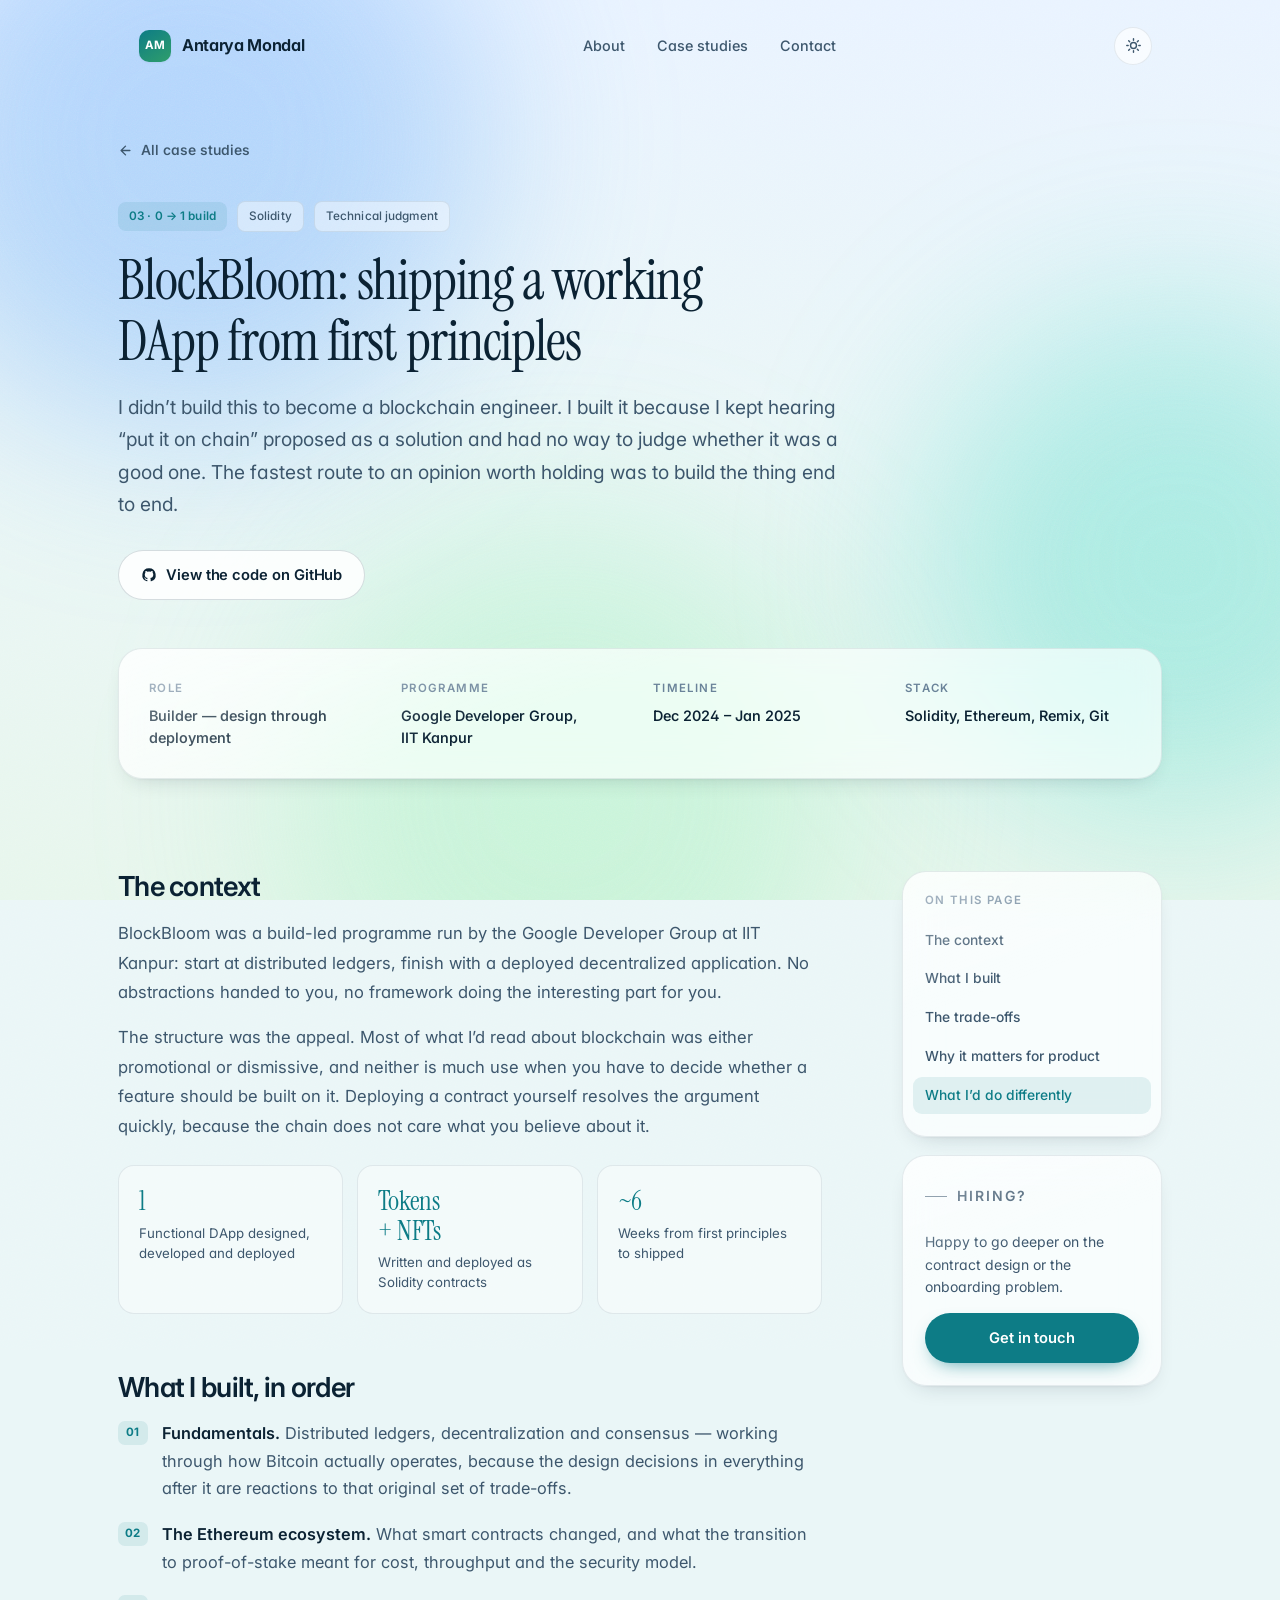
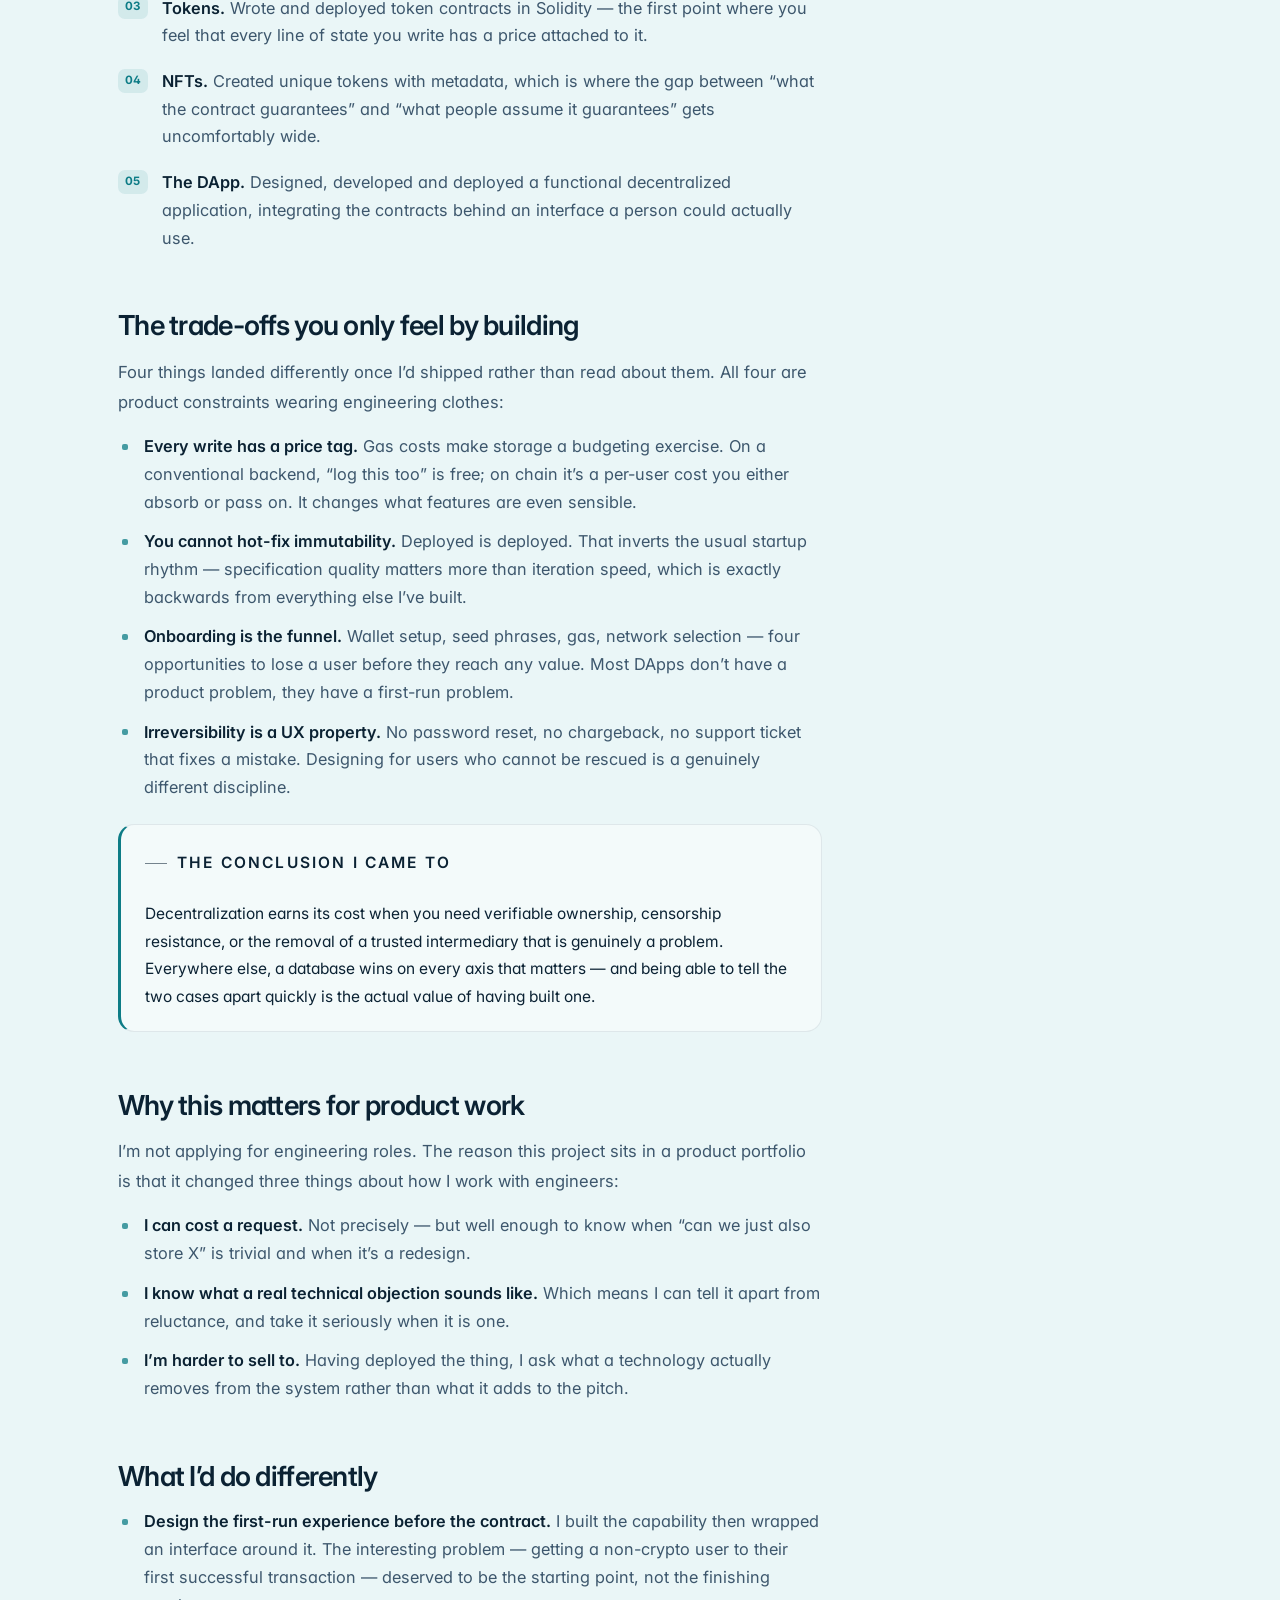
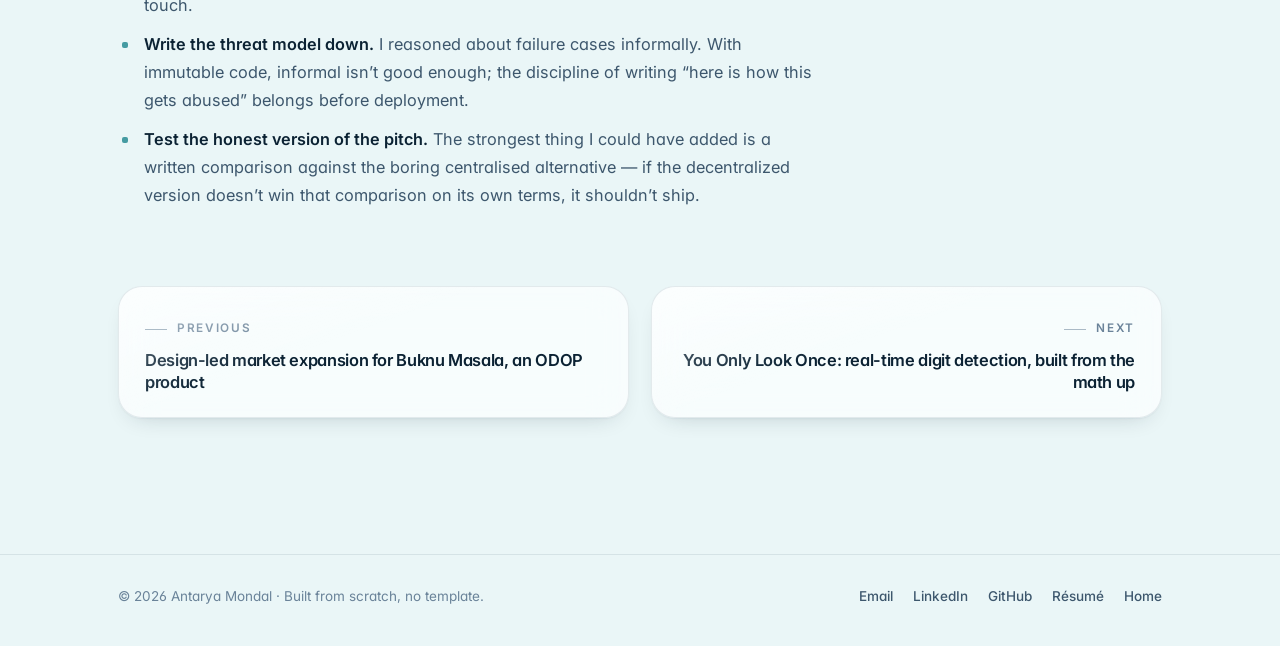
==== commit c003c654: "Remove the Toolkit section Removes the section markup, the nav entry on all five pages, the .toolkit" ====
--- a/work/blockbloom-dapp.html
+++ b/work/blockbloom-dapp.html
@@ -23,8 +23,7 @@
   (function () {
     try {
       var saved = localStorage.getItem("am-theme");
-      var prefersDark = window.matchMedia("(prefers-color-scheme: dark)").matches;
-      document.documentElement.setAttribute("data-theme", saved || (prefersDark ? "dark" : "light"));
+      document.documentElement.setAttribute("data-theme", saved || "light");
     } catch (e) {
       document.documentElement.setAttribute("data-theme", "light");
     }
@@ -49,7 +48,6 @@
         <ul class="nav-links" id="nav-links">
           <li><a href="../index.html#about">About</a></li>
           <li><a href="../index.html#work">Case studies</a></li>
-          <li><a href="../index.html#toolkit">Toolkit</a></li>
           <li><a href="../index.html#contact">Contact</a></li>
         </ul>
       </nav>
@@ -308,7 +306,7 @@
       <p>&copy; <span data-year>2026</span> Antarya Mondal &middot; Built from scratch, no template.</p>
       <ul class="footer-links">
         <li><a href="mailto:mondalantarya2@gmail.com">Email</a></li>
-        <li><a href="https://linkedin.com/in/antarya" target="_blank" rel="noopener">LinkedIn</a></li>
+        <li><a href="https://www.linkedin.com/in/antarya-mondal-53a14a301/" target="_blank" rel="noopener">LinkedIn</a></li>
         <li><a href="https://github.com/antaryam2003" target="_blank" rel="noopener">GitHub</a></li>
         <li><a href="../assets/Antarya-Mondal-Resume.pdf" target="_blank" rel="noopener">Résumé</a></li>
         <li><a href="../index.html">Home</a></li>
--- a/assets/css/style.css
+++ b/assets/css/style.css
@@ -11,12 +11,11 @@
    7.  Hero / quotation
    8.  Intro row (photo + contact + about)
    9.  Case studies
-   10. Toolkit
-   11. Other work
-   12. CTA + footer
-   13. Case study article pages
-   14. Motion / reveal
-   15. Responsive
+   10. Other work
+   11. CTA + footer
+   12. Case study article pages
+   13. Motion / reveal
+   14. Responsive
    ============================================================= */
 
 /* -------------------------------------------------------------
@@ -417,35 +416,7 @@
 }
 .btn:hover .btn-arrow { transform: translateX(3px); }
 
-/* Pills / tags */
-.pill {
-  display: inline-flex;
-  align-items: center;
-  gap: 8px;
-  padding: 6px 14px 6px 12px;
-  border-radius: 999px;
-  background: var(--surface-strong);
-  border: 1px solid var(--hairline);
-  font-size: 0.79rem;
-  font-weight: 500;
-  color: var(--ink-2);
-}
-
-.pill-live .dot {
-  width: 7px;
-  height: 7px;
-  border-radius: 50%;
-  background: var(--accent-2);
-  box-shadow: 0 0 0 0 rgba(47, 158, 107, 0.55);
-  animation: pulse 2.4s ease-out infinite;
-  flex: none;
-}
-@keyframes pulse {
-  0%   { box-shadow: 0 0 0 0 rgba(47, 158, 107, 0.5); }
-  70%  { box-shadow: 0 0 0 9px rgba(47, 158, 107, 0); }
-  100% { box-shadow: 0 0 0 0 rgba(47, 158, 107, 0); }
-}
-
+/* Tags */
 .tag {
   display: inline-block;
   padding: 5px 11px;
@@ -585,29 +556,6 @@
   padding: clamp(30px, 5vw, 60px);
   border-radius: var(--radius-xl);
   overflow: hidden;
-}
-
-.hero-top {
-  display: flex;
-  flex-wrap: wrap;
-  align-items: center;
-  justify-content: space-between;
-  gap: 14px 24px;
-  margin-bottom: clamp(26px, 4vw, 40px);
-}
-
-.hero-name {
-  font-size: clamp(1.28rem, 2.4vw, 1.6rem);
-  font-weight: 600;
-  letter-spacing: -0.028em;
-}
-.hero-name span {
-  display: block;
-  font-size: 0.83rem;
-  font-weight: 500;
-  letter-spacing: 0.01em;
-  color: var(--ink-3);
-  margin-top: 4px;
 }
 
 .quote {
@@ -643,14 +591,6 @@
   color: var(--accent);
 }
 
-.quote-sub {
-  margin-top: clamp(18px, 2.6vw, 26px);
-  max-width: 62ch;
-  font-size: clamp(1rem, 1.5vw, 1.1rem);
-  color: var(--ink-2);
-  line-height: 1.7;
-}
-
 .hero-actions {
   display: flex;
   flex-wrap: wrap;
@@ -721,9 +661,14 @@
   height: 100%;
   object-fit: cover;
   object-position: center 22%;
+  /* The source is near-square, so `cover` alone crops nothing and the face
+     reads small. Zoom about the face rather than the centre of the frame.
+     Lower the scale to show more of the background. */
+  transform: scale(1.3);
+  transform-origin: center 24%;
   transition: transform 0.7s var(--ease);
 }
-.photo-card:hover .photo-frame img { transform: scale(1.04); }
+.photo-card:hover .photo-frame img { transform: scale(1.36); }
 
 .photo-monogram {
   font-family: var(--font-serif);
@@ -976,52 +921,7 @@
 }
 
 /* -------------------------------------------------------------
-   10. Toolkit
-   ------------------------------------------------------------- */
-
-.toolkit-grid {
-  display: grid;
-  grid-template-columns: repeat(3, minmax(0, 1fr));
-  gap: clamp(18px, 2.4vw, 26px);
-}
-
-.tool-card { padding: clamp(22px, 2.6vw, 30px); }
-
-.tool-card h3 {
-  font-size: 1.02rem;
-  margin: 14px 0 14px;
-  letter-spacing: -0.02em;
-}
-
-.tool-ico {
-  width: 38px;
-  height: 38px;
-  display: grid;
-  place-items: center;
-  border-radius: 11px;
-  background: var(--accent-soft);
-  color: var(--accent);
-}
-.tool-ico svg { width: 19px; height: 19px; }
-
-.tool-list {
-  list-style: none;
-  display: flex;
-  flex-wrap: wrap;
-  gap: 7px;
-}
-.tool-list li {
-  padding: 5px 11px;
-  border-radius: 8px;
-  background: var(--surface-sunk);
-  border: 1px solid var(--hairline);
-  font-size: 0.795rem;
-  color: var(--ink-2);
-  font-weight: 500;
-}
-
-/* -------------------------------------------------------------
-   11. Other work
+   10. Other work
    ------------------------------------------------------------- */
 
 .more-list {
@@ -1071,7 +971,7 @@
 }
 
 /* -------------------------------------------------------------
-   12. CTA + footer
+   11. CTA + footer
    ------------------------------------------------------------- */
 
 .cta-card {
@@ -1132,7 +1032,7 @@
 .footer-links a:hover { color: var(--accent); }
 
 /* -------------------------------------------------------------
-   13. Case study article pages
+   12. Case study article pages
    ------------------------------------------------------------- */
 
 .back-link {
@@ -1421,7 +1321,7 @@
 }
 
 /* -------------------------------------------------------------
-   14. Motion / reveal
+   13. Motion / reveal
    ------------------------------------------------------------- */
 
 [data-reveal] {
@@ -1450,12 +1350,11 @@
 }
 
 /* -------------------------------------------------------------
-   15. Responsive
+   14. Responsive
    ------------------------------------------------------------- */
 
 @media (max-width: 960px) {
   .intro-grid { grid-template-columns: minmax(0, 260px) minmax(0, 1fr); }
-  .toolkit-grid { grid-template-columns: 1fr; }
   .cs-layout { grid-template-columns: minmax(0, 1fr); }
   .cs-aside { position: static; grid-template-columns: repeat(2, minmax(0, 1fr)); }
   .cs-meta { grid-template-columns: repeat(2, minmax(0, 1fr)); }
